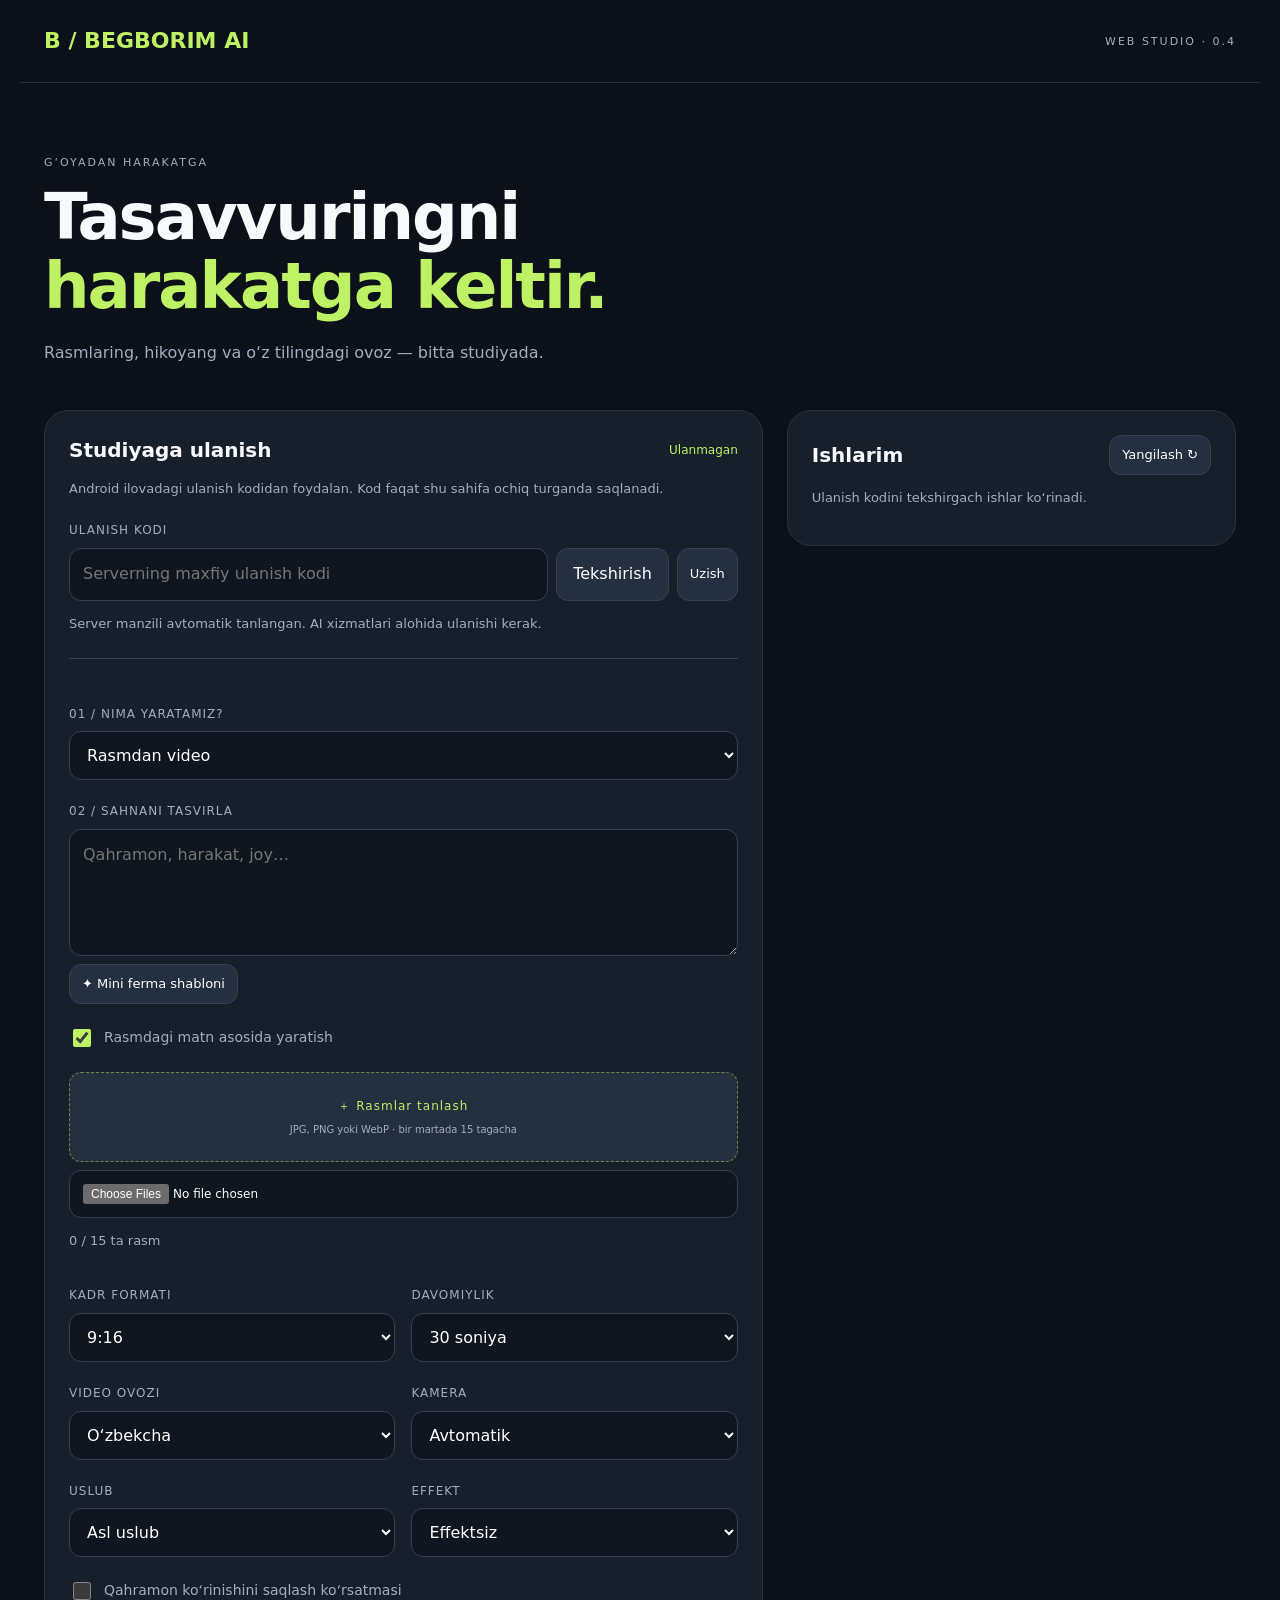
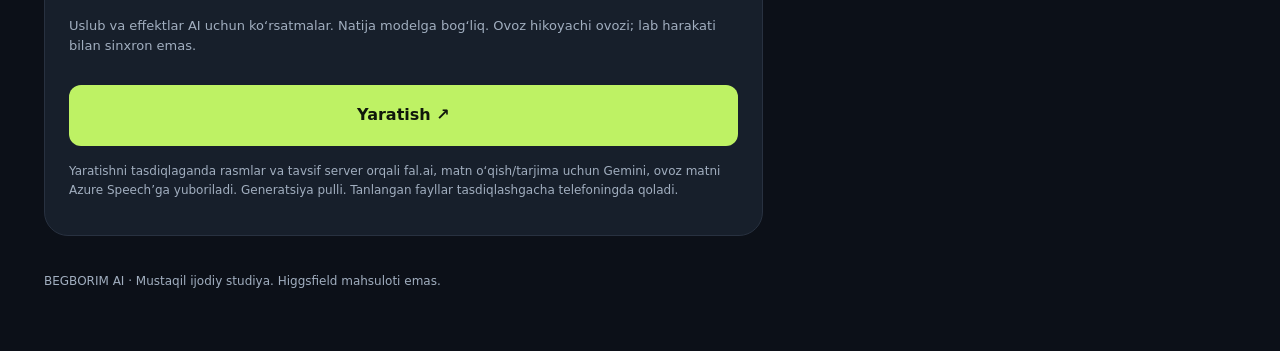
==== index.html @ a7d7b2e8 "Add Begborim browser studio with image upload and generation readiness checks" ====
<!doctype html><html lang="uz"><head><meta charset="utf-8"><meta name="viewport" content="width=device-width,initial-scale=1"><meta name="theme-color" content="#0c1018"><title>Begborim AI — Studiyang</title><link rel="stylesheet" href="/web.css"><script defer src="/web.js"></script></head><body><header><a href="/" class="brand">B / BEGBORIM AI</a><span>WEB STUDIO · 0.4</span></header><main><section class="intro"><p class="eyebrow">G‘OYADAN HARAKATGA</p><h1>Tasavvuringni<br><em>harakatga keltir.</em></h1><p>Rasmlaring, hikoyang va o‘z tilingdagi ovoz — bitta studiyada.</p></section><div class="layout"><section class="panel"><div class="section-title"><h2>Studiyaga ulanish</h2><span id="badge">Ulanmagan</span></div><p class="muted">Android ilovadagi ulanish kodidan foydalan. Kod faqat shu sahifa ochiq turganda saqlanadi.</p><label for="token">ULANISH KODI</label><div class="connection"><input id="token" type="password" autocomplete="off" placeholder="Serverning maxfiy ulanish kodi"><button id="connect" type="button">Tekshirish</button><button id="disconnect" type="button" class="quiet">Uzish</button></div><p id="connectionStatus" role="status" class="muted">Server manzili avtomatik tanlangan. AI xizmatlari alohida ulanishi kerak.</p><hr><form id="create"><fieldset id="controls"><label for="kind">01 / NIMA YARATAMIZ?</label><select id="kind"><option value="image_video">Rasmdan video</option><option value="text_video">Matndan video</option><option value="image">Matndan rasm</option></select><label for="prompt">02 / SAHNANI TASVIRLA</label><textarea id="prompt" maxlength="2500" rows="4" placeholder="Qahramon, harakat, joy…"></textarea><button id="idea" class="quiet" type="button">✦ Mini ferma shabloni</button><div id="imageArea"><label class="check"><input id="auto" type="checkbox" checked> Rasmdagi matn asosida yaratish</label><label for="files" class="upload">＋ Rasmlar tanlash <small>JPG, PNG yoki WebP · bir martada 15 tagacha</small></label><input id="files" type="file" accept="image/jpeg,image/png,image/webp" multiple><p id="count" class="muted">0 / 15 ta rasm</p><div id="previews"></div></div><div class="grid"><div><label for="ratio">KADR FORMATI</label><select id="ratio"><option>9:16</option><option>16:9</option><option>1:1</option></select></div><div><label for="duration">DAVOMIYLIK</label><select id="duration"><option value="5">5 soniya</option><option value="10">10 soniya</option><option value="30" selected>30 soniya</option></select></div><div><label for="language">VIDEO OVOZI</label><select id="language"><option value="uz">O‘zbekcha</option><option value="en">English</option><option value="none">Ovozsiz</option></select></div><div><label for="camera">KAMERA</label><select id="camera"><option value="">Avtomatik</option><option value="Slow cinematic dolly in.">Yaqinlashish</option><option value="Slow cinematic dolly out.">Uzoqlashish</option><option value="Smooth lateral tracking shot.">Yonma-yon kuzatish</option><option value="Slow camera orbit around the subject.">Atrofidan aylanish</option><option value="Overhead camera view.">Yuqoridan</option><option value="Locked-off static camera.">Harakatsiz</option></select></div><div><label for="style">USLUB</label><select id="style"><option value="">Asl uslub</option><option value="Colorful polished 3D cartoon, warm soft lighting.">Rangli 3D multfilm</option><option value="Cinematic photorealistic lighting and natural materials.">Kinematik realistik</option><option value="Soft watercolor illustration.">Akvarel</option></select></div><div><label for="effect">EFFEKT</label><select id="effect"><option value="">Effektsiz</option><option value="Subtle magical sparkling particles.">Sehrli uchqunlar</option><option value="Flower petals drift gently through the scene.">Gul yaproqlari</option><option value="Soft volumetric sunlight rays.">Yorug‘lik nurlari</option></select></div></div><label class="check"><input id="consistent" type="checkbox"> Qahramon ko‘rinishini saqlash ko‘rsatmasi</label><p class="muted">Uslub va effektlar AI uchun ko‘rsatmalar. Natija modelga bog‘liq. Ovoz hikoyachi ovozi; lab harakati bilan sinxron emas.</p><button class="primary" type="submit">Yaratish ↗</button></fieldset></form><p id="status" role="status" aria-live="polite"></p><p class="muted fine">Yaratishni tasdiqlaganda rasmlar va tavsif server orqali fal.ai, matn o‘qish/tarjima uchun Gemini, ovoz matni Azure Speech’ga yuboriladi. Generatsiya pulli. Tanlangan fayllar tasdiqlashgacha telefoningda qoladi.</p></section><aside class="panel works"><div class="section-title"><h2>Ishlarim</h2><button id="refresh" type="button" class="quiet">Yangilash ↻</button></div><p id="jobsStatus" class="muted">Ulanish kodini tekshirgach ishlar ko‘rinadi.</p><div id="jobs"></div></aside></div><footer>BEGBORIM AI · Mustaqil ijodiy studiya. Higgsfield mahsuloti emas.</footer></main></body></html>
---- web.css ----
:root{color-scheme:dark;--bg:#0c1018;--card:#171f2b;--lime:#bef264;--muted:#a1aebf}*{box-sizing:border-box}body{margin:0;background:var(--bg);color:#f7f9fc;font:16px/1.55 system-ui,sans-serif}header,main{max-width:1240px;margin:auto;padding:24px}header{display:flex;align-items:center;justify-content:space-between;border-bottom:1px solid #27303d}.brand{color:var(--lime);font-size:22px;font-weight:800;text-decoration:none}header span,.eyebrow{font-size:11px;letter-spacing:2px;color:var(--muted)}.intro{padding:36px 0 28px}h1{font-size:clamp(36px,5vw,64px);line-height:1.08;letter-spacing:-2px;margin:12px 0 20px}em{color:var(--lime);font-style:normal}.intro p{color:var(--muted)}.layout{display:grid;grid-template-columns:minmax(0,1.6fr) minmax(270px,1fr);gap:24px}.panel{background:var(--card);border:1px solid #283140;border-radius:24px;padding:24px;min-width:0}.works{align-self:start}.section-title{display:flex;align-items:center;justify-content:space-between;gap:10px}h2{font-size:20px;margin:0}#badge{font-size:12px;color:var(--lime)}label{display:block;font-size:12px;letter-spacing:1px;color:var(--muted);margin:22px 0 8px}input,select,textarea,button{font:inherit}input:not([type=checkbox]),select,textarea{width:100%;border:1px solid #354052;background:#0f1620;border-radius:12px;padding:13px;color:#fff}textarea{resize:vertical}button,.upload{cursor:pointer;border:1px solid #354052;border-radius:12px;background:#242f40;color:#fff;padding:12px 16px}button:disabled{opacity:.5;cursor:wait}button:focus-visible,input:focus-visible,textarea:focus-visible,select:focus-visible,.upload:focus-visible{outline:2px solid var(--lime);outline-offset:3px}.primary{background:var(--lime);color:#10170b;width:100%;font-weight:700;border:0;padding:18px;margin-top:16px}.quiet{font-size:13px;padding:9px 12px}.connection{display:flex;flex-wrap:wrap;gap:8px}.connection input{flex:1;min-width:180px}.grid{display:grid;grid-template-columns:1fr 1fr;gap:0 16px}.muted{color:var(--muted);font-size:13px}.fine{font-size:12px}.check{display:flex;align-items:center;gap:10px;font-size:14px;letter-spacing:0}.check input{accent-color:var(--lime);width:18px;height:18px}.upload{text-align:center;display:block;color:var(--lime);border:1px dashed #6b8942;padding:24px}.upload small{display:block;color:var(--muted);margin-top:6px;letter-spacing:0}#files{font-size:12px}#previews{display:grid;grid-template-columns:repeat(3,minmax(0,1fr));gap:10px}.preview{background:#0f1620;border-radius:12px;padding:8px}.preview img{height:120px;width:100%;object-fit:contain}.preview div{display:flex;gap:4px;justify-content:center}.preview button{padding:5px 8px;font-size:12px}.preview span{font-size:12px;color:var(--muted)}hr{border:0;border-top:1px solid #354052;margin:24px 0}fieldset{border:0;padding:0;margin:0;min-width:0}#status{color:var(--lime);white-space:pre-wrap}.job{border-top:1px solid #354052;margin-top:16px;padding-top:16px;overflow-wrap:anywhere}.job p{font-size:13px}.job a{color:var(--lime)}.job video,.job img{width:100%;max-height:320px;border-radius:12px;background:#0c1018}footer{font-size:12px;color:var(--muted);padding:36px 0} [hidden]{display:none!important}@media(max-width:760px){header,main{padding:18px}header span{display:none}.layout{grid-template-columns:1fr}.panel{padding:18px}.intro{padding-top:24px}#previews{grid-template-columns:repeat(2,minmax(0,1fr))}}
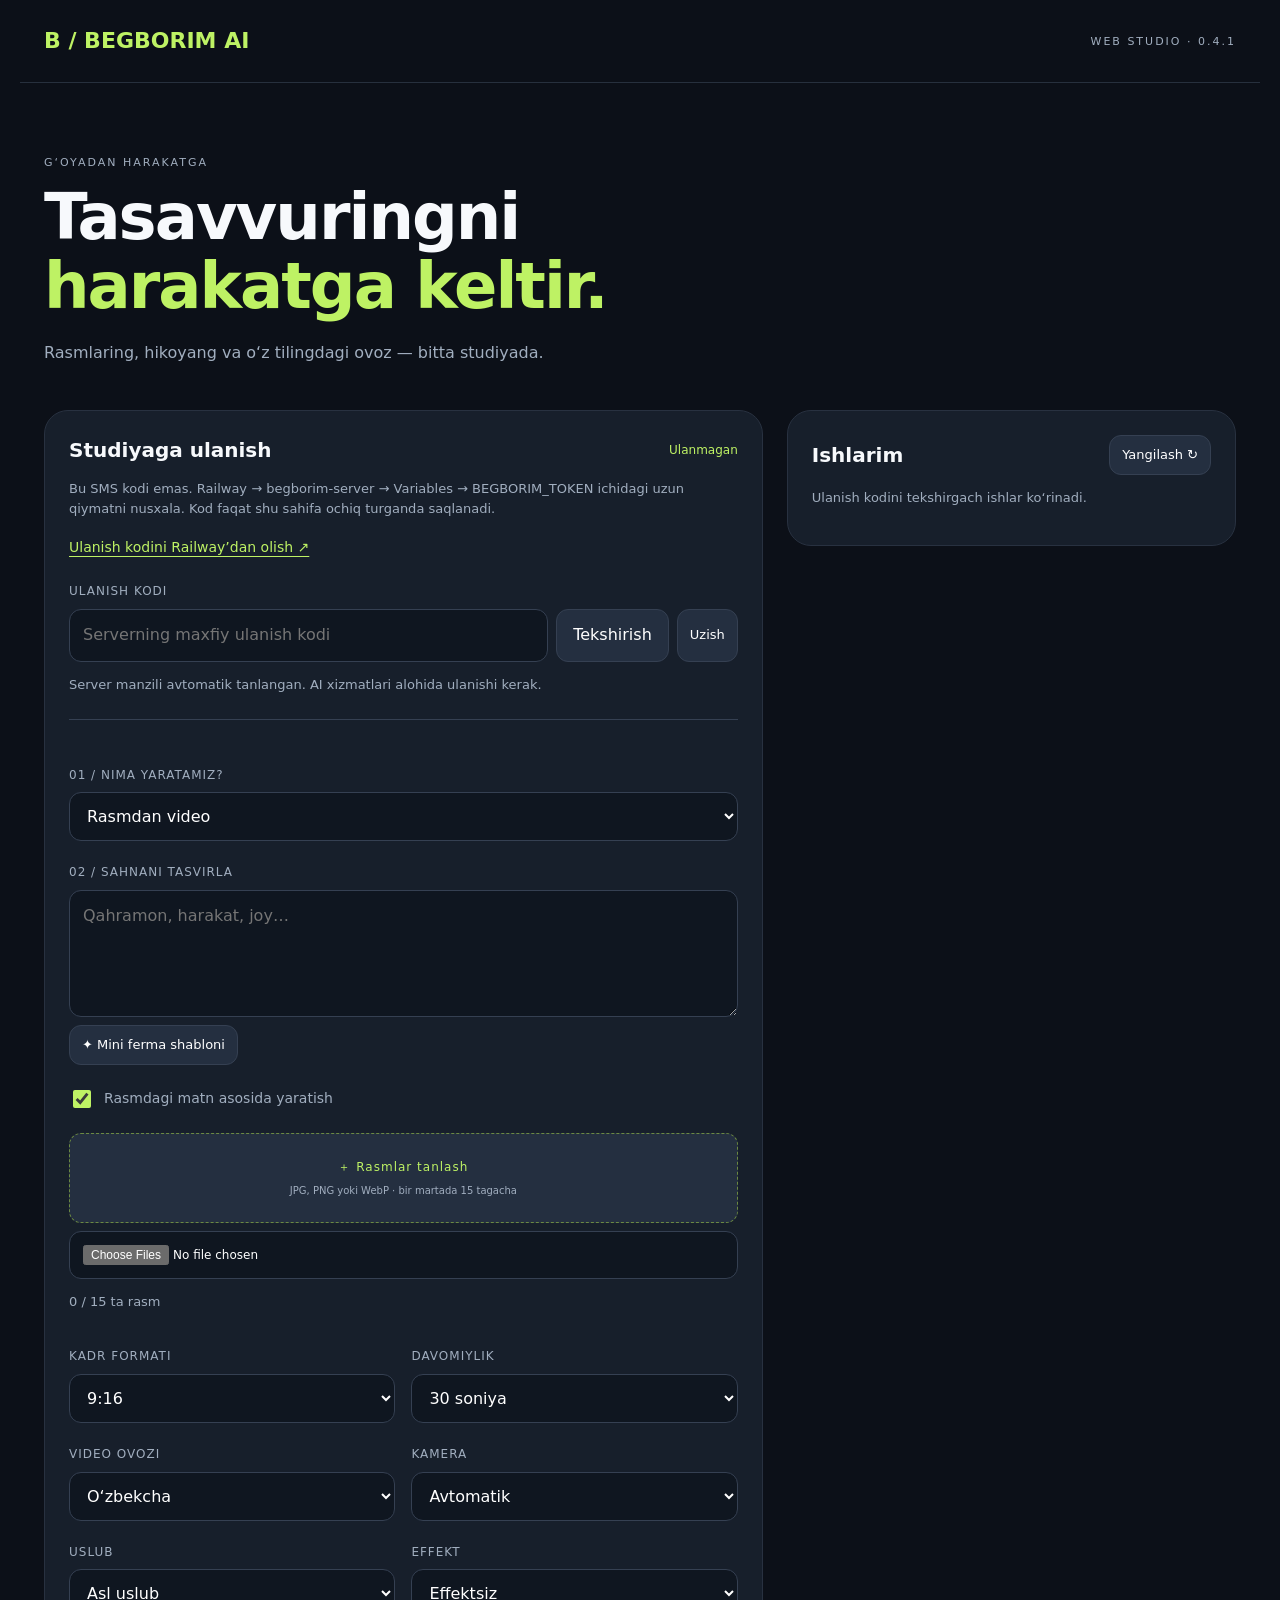
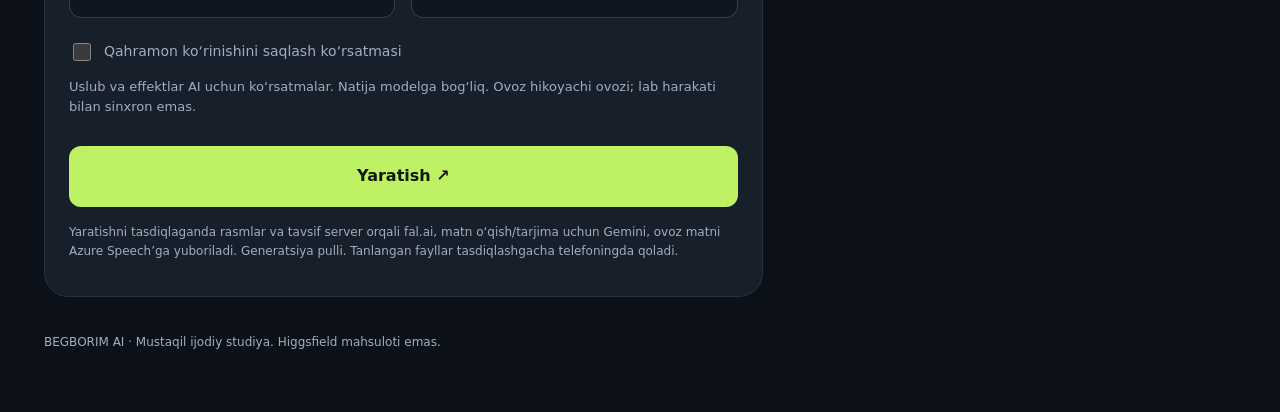
==== commit 22c67b0b: "Update web studio to 0.4.1 with connection code help" ====
--- a/index.html
+++ b/index.html
@@ -1 +1 @@
-<!doctype html><html lang="uz"><head><meta charset="utf-8"><meta name="viewport" content="width=device-width,initial-scale=1"><meta name="theme-color" content="#0c1018"><title>Begborim AI — Studiyang</title><link rel="stylesheet" href="/web.css"><script defer src="/web.js"></script></head><body><header><a href="/" class="brand">B / BEGBORIM AI</a><span>WEB STUDIO · 0.4</span></header><main><section class="intro"><p class="eyebrow">G‘OYADAN HARAKATGA</p><h1>Tasavvuringni<br><em>harakatga keltir.</em></h1><p>Rasmlaring, hikoyang va o‘z tilingdagi ovoz — bitta studiyada.</p></section><div class="layout"><section class="panel"><div class="section-title"><h2>Studiyaga ulanish</h2><span id="badge">Ulanmagan</span></div><p class="muted">Android ilovadagi ulanish kodidan foydalan. Kod faqat shu sahifa ochiq turganda saqlanadi.</p><label for="token">ULANISH KODI</label><div class="connection"><input id="token" type="password" autocomplete="off" placeholder="Serverning maxfiy ulanish kodi"><button id="connect" type="button">Tekshirish</button><button id="disconnect" type="button" class="quiet">Uzish</button></div><p id="connectionStatus" role="status" class="muted">Server manzili avtomatik tanlangan. AI xizmatlari alohida ulanishi kerak.</p><hr><form id="create"><fieldset id="controls"><label for="kind">01 / NIMA YARATAMIZ?</label><select id="kind"><option value="image_video">Rasmdan video</option><option value="text_video">Matndan video</option><option value="image">Matndan rasm</option></select><label for="prompt">02 / SAHNANI TASVIRLA</label><textarea id="prompt" maxlength="2500" rows="4" placeholder="Qahramon, harakat, joy…"></textarea><button id="idea" class="quiet" type="button">✦ Mini ferma shabloni</button><div id="imageArea"><label class="check"><input id="auto" type="checkbox" checked> Rasmdagi matn asosida yaratish</label><label for="files" class="upload">＋ Rasmlar tanlash <small>JPG, PNG yoki WebP · bir martada 15 tagacha</small></label><input id="files" type="file" accept="image/jpeg,image/png,image/webp" multiple><p id="count" class="muted">0 / 15 ta rasm</p><div id="previews"></div></div><div class="grid"><div><label for="ratio">KADR FORMATI</label><select id="ratio"><option>9:16</option><option>16:9</option><option>1:1</option></select></div><div><label for="duration">DAVOMIYLIK</label><select id="duration"><option value="5">5 soniya</option><option value="10">10 soniya</option><option value="30" selected>30 soniya</option></select></div><div><label for="language">VIDEO OVOZI</label><select id="language"><option value="uz">O‘zbekcha</option><option value="en">English</option><option value="none">Ovozsiz</option></select></div><div><label for="camera">KAMERA</label><select id="camera"><option value="">Avtomatik</option><option value="Slow cinematic dolly in.">Yaqinlashish</option><option value="Slow cinematic dolly out.">Uzoqlashish</option><option value="Smooth lateral tracking shot.">Yonma-yon kuzatish</option><option value="Slow camera orbit around the subject.">Atrofidan aylanish</option><option value="Overhead camera view.">Yuqoridan</option><option value="Locked-off static camera.">Harakatsiz</option></select></div><div><label for="style">USLUB</label><select id="style"><option value="">Asl uslub</option><option value="Colorful polished 3D cartoon, warm soft lighting.">Rangli 3D multfilm</option><option value="Cinematic photorealistic lighting and natural materials.">Kinematik realistik</option><option value="Soft watercolor illustration.">Akvarel</option></select></div><div><label for="effect">EFFEKT</label><select id="effect"><option value="">Effektsiz</option><option value="Subtle magical sparkling particles.">Sehrli uchqunlar</option><option value="Flower petals drift gently through the scene.">Gul yaproqlari</option><option value="Soft volumetric sunlight rays.">Yorug‘lik nurlari</option></select></div></div><label class="check"><input id="consistent" type="checkbox"> Qahramon ko‘rinishini saqlash ko‘rsatmasi</label><p class="muted">Uslub va effektlar AI uchun ko‘rsatmalar. Natija modelga bog‘liq. Ovoz hikoyachi ovozi; lab harakati bilan sinxron emas.</p><button class="primary" type="submit">Yaratish ↗</button></fieldset></form><p id="status" role="status" aria-live="polite"></p><p class="muted fine">Yaratishni tasdiqlaganda rasmlar va tavsif server orqali fal.ai, matn o‘qish/tarjima uchun Gemini, ovoz matni Azure Speech’ga yuboriladi. Generatsiya pulli. Tanlangan fayllar tasdiqlashgacha telefoningda qoladi.</p></section><aside class="panel works"><div class="section-title"><h2>Ishlarim</h2><button id="refresh" type="button" class="quiet">Yangilash ↻</button></div><p id="jobsStatus" class="muted">Ulanish kodini tekshirgach ishlar ko‘rinadi.</p><div id="jobs"></div></aside></div><footer>BEGBORIM AI · Mustaqil ijodiy studiya. Higgsfield mahsuloti emas.</footer></main></body></html>
+<!doctype html><html lang="uz"><head><meta charset="utf-8"><meta name="viewport" content="width=device-width,initial-scale=1"><meta name="theme-color" content="#0c1018"><title>Begborim AI — Studiyang</title><link rel="stylesheet" href="/web.css"><script defer src="/web.js"></script></head><body><header><a href="/" class="brand">B / BEGBORIM AI</a><span>WEB STUDIO · 0.4.1</span></header><main><section class="intro"><p class="eyebrow">G‘OYADAN HARAKATGA</p><h1>Tasavvuringni<br><em>harakatga keltir.</em></h1><p>Rasmlaring, hikoyang va o‘z tilingdagi ovoz — bitta studiyada.</p></section><div class="layout"><section class="panel"><div class="section-title"><h2>Studiyaga ulanish</h2><span id="badge">Ulanmagan</span></div><p class="muted">Bu SMS kodi emas. Railway → begborim-server → Variables → BEGBORIM_TOKEN ichidagi uzun qiymatni nusxala. Kod faqat shu sahifa ochiq turganda saqlanadi.</p><p><a class="help-link" href="https://railway.com/project/4649f1f8-e29a-40d3-a690-4bfbc16156c4" target="_blank" rel="noopener noreferrer">Ulanish kodini Railway’dan olish ↗</a></p><label for="token">ULANISH KODI</label><div class="connection"><input id="token" type="password" autocomplete="off" placeholder="Serverning maxfiy ulanish kodi"><button id="connect" type="button">Tekshirish</button><button id="disconnect" type="button" class="quiet">Uzish</button></div><p id="connectionStatus" role="status" class="muted">Server manzili avtomatik tanlangan. AI xizmatlari alohida ulanishi kerak.</p><hr><form id="create"><fieldset id="controls"><label for="kind">01 / NIMA YARATAMIZ?</label><select id="kind"><option value="image_video">Rasmdan video</option><option value="text_video">Matndan video</option><option value="image">Matndan rasm</option></select><label for="prompt">02 / SAHNANI TASVIRLA</label><textarea id="prompt" maxlength="2500" rows="4" placeholder="Qahramon, harakat, joy…"></textarea><button id="idea" class="quiet" type="button">✦ Mini ferma shabloni</button><div id="imageArea"><label class="check"><input id="auto" type="checkbox" checked> Rasmdagi matn asosida yaratish</label><label for="files" class="upload">＋ Rasmlar tanlash <small>JPG, PNG yoki WebP · bir martada 15 tagacha</small></label><input id="files" type="file" accept="image/jpeg,image/png,image/webp" multiple><p id="count" class="muted">0 / 15 ta rasm</p><div id="previews"></div></div><div class="grid"><div><label for="ratio">KADR FORMATI</label><select id="ratio"><option>9:16</option><option>16:9</option><option>1:1</option></select></div><div><label for="duration">DAVOMIYLIK</label><select id="duration"><option value="5">5 soniya</option><option value="10">10 soniya</option><option value="30" selected>30 soniya</option></select></div><div><label for="language">VIDEO OVOZI</label><select id="language"><option value="uz">O‘zbekcha</option><option value="en">English</option><option value="none">Ovozsiz</option></select></div><div><label for="camera">KAMERA</label><select id="camera"><option value="">Avtomatik</option><option value="Slow cinematic dolly in.">Yaqinlashish</option><option value="Slow cinematic dolly out.">Uzoqlashish</option><option value="Smooth lateral tracking shot.">Yonma-yon kuzatish</option><option value="Slow camera orbit around the subject.">Atrofidan aylanish</option><option value="Overhead camera view.">Yuqoridan</option><option value="Locked-off static camera.">Harakatsiz</option></select></div><div><label for="style">USLUB</label><select id="style"><option value="">Asl uslub</option><option value="Colorful polished 3D cartoon, warm soft lighting.">Rangli 3D multfilm</option><option value="Cinematic photorealistic lighting and natural materials.">Kinematik realistik</option><option value="Soft watercolor illustration.">Akvarel</option></select></div><div><label for="effect">EFFEKT</label><select id="effect"><option value="">Effektsiz</option><option value="Subtle magical sparkling particles.">Sehrli uchqunlar</option><option value="Flower petals drift gently through the scene.">Gul yaproqlari</option><option value="Soft volumetric sunlight rays.">Yorug‘lik nurlari</option></select></div></div><label class="check"><input id="consistent" type="checkbox"> Qahramon ko‘rinishini saqlash ko‘rsatmasi</label><p class="muted">Uslub va effektlar AI uchun ko‘rsatmalar. Natija modelga bog‘liq. Ovoz hikoyachi ovozi; lab harakati bilan sinxron emas.</p><button class="primary" type="submit">Yaratish ↗</button></fieldset></form><p id="status" role="status" aria-live="polite"></p><p class="muted fine">Yaratishni tasdiqlaganda rasmlar va tavsif server orqali fal.ai, matn o‘qish/tarjima uchun Gemini, ovoz matni Azure Speech’ga yuboriladi. Generatsiya pulli. Tanlangan fayllar tasdiqlashgacha telefoningda qoladi.</p></section><aside class="panel works"><div class="section-title"><h2>Ishlarim</h2><button id="refresh" type="button" class="quiet">Yangilash ↻</button></div><p id="jobsStatus" class="muted">Ulanish kodini tekshirgach ishlar ko‘rinadi.</p><div id="jobs"></div></aside></div><footer>BEGBORIM AI · Mustaqil ijodiy studiya. Higgsfield mahsuloti emas.</footer></main></body></html>
--- a/web.css
+++ b/web.css
@@ -1 +1,3 @@
 :root{color-scheme:dark;--bg:#0c1018;--card:#171f2b;--lime:#bef264;--muted:#a1aebf}*{box-sizing:border-box}body{margin:0;background:var(--bg);color:#f7f9fc;font:16px/1.55 system-ui,sans-serif}header,main{max-width:1240px;margin:auto;padding:24px}header{display:flex;align-items:center;justify-content:space-between;border-bottom:1px solid #27303d}.brand{color:var(--lime);font-size:22px;font-weight:800;text-decoration:none}header span,.eyebrow{font-size:11px;letter-spacing:2px;color:var(--muted)}.intro{padding:36px 0 28px}h1{font-size:clamp(36px,5vw,64px);line-height:1.08;letter-spacing:-2px;margin:12px 0 20px}em{color:var(--lime);font-style:normal}.intro p{color:var(--muted)}.layout{display:grid;grid-template-columns:minmax(0,1.6fr) minmax(270px,1fr);gap:24px}.panel{background:var(--card);border:1px solid #283140;border-radius:24px;padding:24px;min-width:0}.works{align-self:start}.section-title{display:flex;align-items:center;justify-content:space-between;gap:10px}h2{font-size:20px;margin:0}#badge{font-size:12px;color:var(--lime)}label{display:block;font-size:12px;letter-spacing:1px;color:var(--muted);margin:22px 0 8px}input,select,textarea,button{font:inherit}input:not([type=checkbox]),select,textarea{width:100%;border:1px solid #354052;background:#0f1620;border-radius:12px;padding:13px;color:#fff}textarea{resize:vertical}button,.upload{cursor:pointer;border:1px solid #354052;border-radius:12px;background:#242f40;color:#fff;padding:12px 16px}button:disabled{opacity:.5;cursor:wait}button:focus-visible,input:focus-visible,textarea:focus-visible,select:focus-visible,.upload:focus-visible{outline:2px solid var(--lime);outline-offset:3px}.primary{background:var(--lime);color:#10170b;width:100%;font-weight:700;border:0;padding:18px;margin-top:16px}.quiet{font-size:13px;padding:9px 12px}.connection{display:flex;flex-wrap:wrap;gap:8px}.connection input{flex:1;min-width:180px}.grid{display:grid;grid-template-columns:1fr 1fr;gap:0 16px}.muted{color:var(--muted);font-size:13px}.fine{font-size:12px}.check{display:flex;align-items:center;gap:10px;font-size:14px;letter-spacing:0}.check input{accent-color:var(--lime);width:18px;height:18px}.upload{text-align:center;display:block;color:var(--lime);border:1px dashed #6b8942;padding:24px}.upload small{display:block;color:var(--muted);margin-top:6px;letter-spacing:0}#files{font-size:12px}#previews{display:grid;grid-template-columns:repeat(3,minmax(0,1fr));gap:10px}.preview{background:#0f1620;border-radius:12px;padding:8px}.preview img{height:120px;width:100%;object-fit:contain}.preview div{display:flex;gap:4px;justify-content:center}.preview button{padding:5px 8px;font-size:12px}.preview span{font-size:12px;color:var(--muted)}hr{border:0;border-top:1px solid #354052;margin:24px 0}fieldset{border:0;padding:0;margin:0;min-width:0}#status{color:var(--lime);white-space:pre-wrap}.job{border-top:1px solid #354052;margin-top:16px;padding-top:16px;overflow-wrap:anywhere}.job p{font-size:13px}.job a{color:var(--lime)}.job video,.job img{width:100%;max-height:320px;border-radius:12px;background:#0c1018}footer{font-size:12px;color:var(--muted);padding:36px 0} [hidden]{display:none!important}@media(max-width:760px){header,main{padding:18px}header span{display:none}.layout{grid-template-columns:1fr}.panel{padding:18px}.intro{padding-top:24px}#previews{grid-template-columns:repeat(2,minmax(0,1fr))}}
+
+.help-link{color:var(--lime);font-size:14px;text-underline-offset:4px}
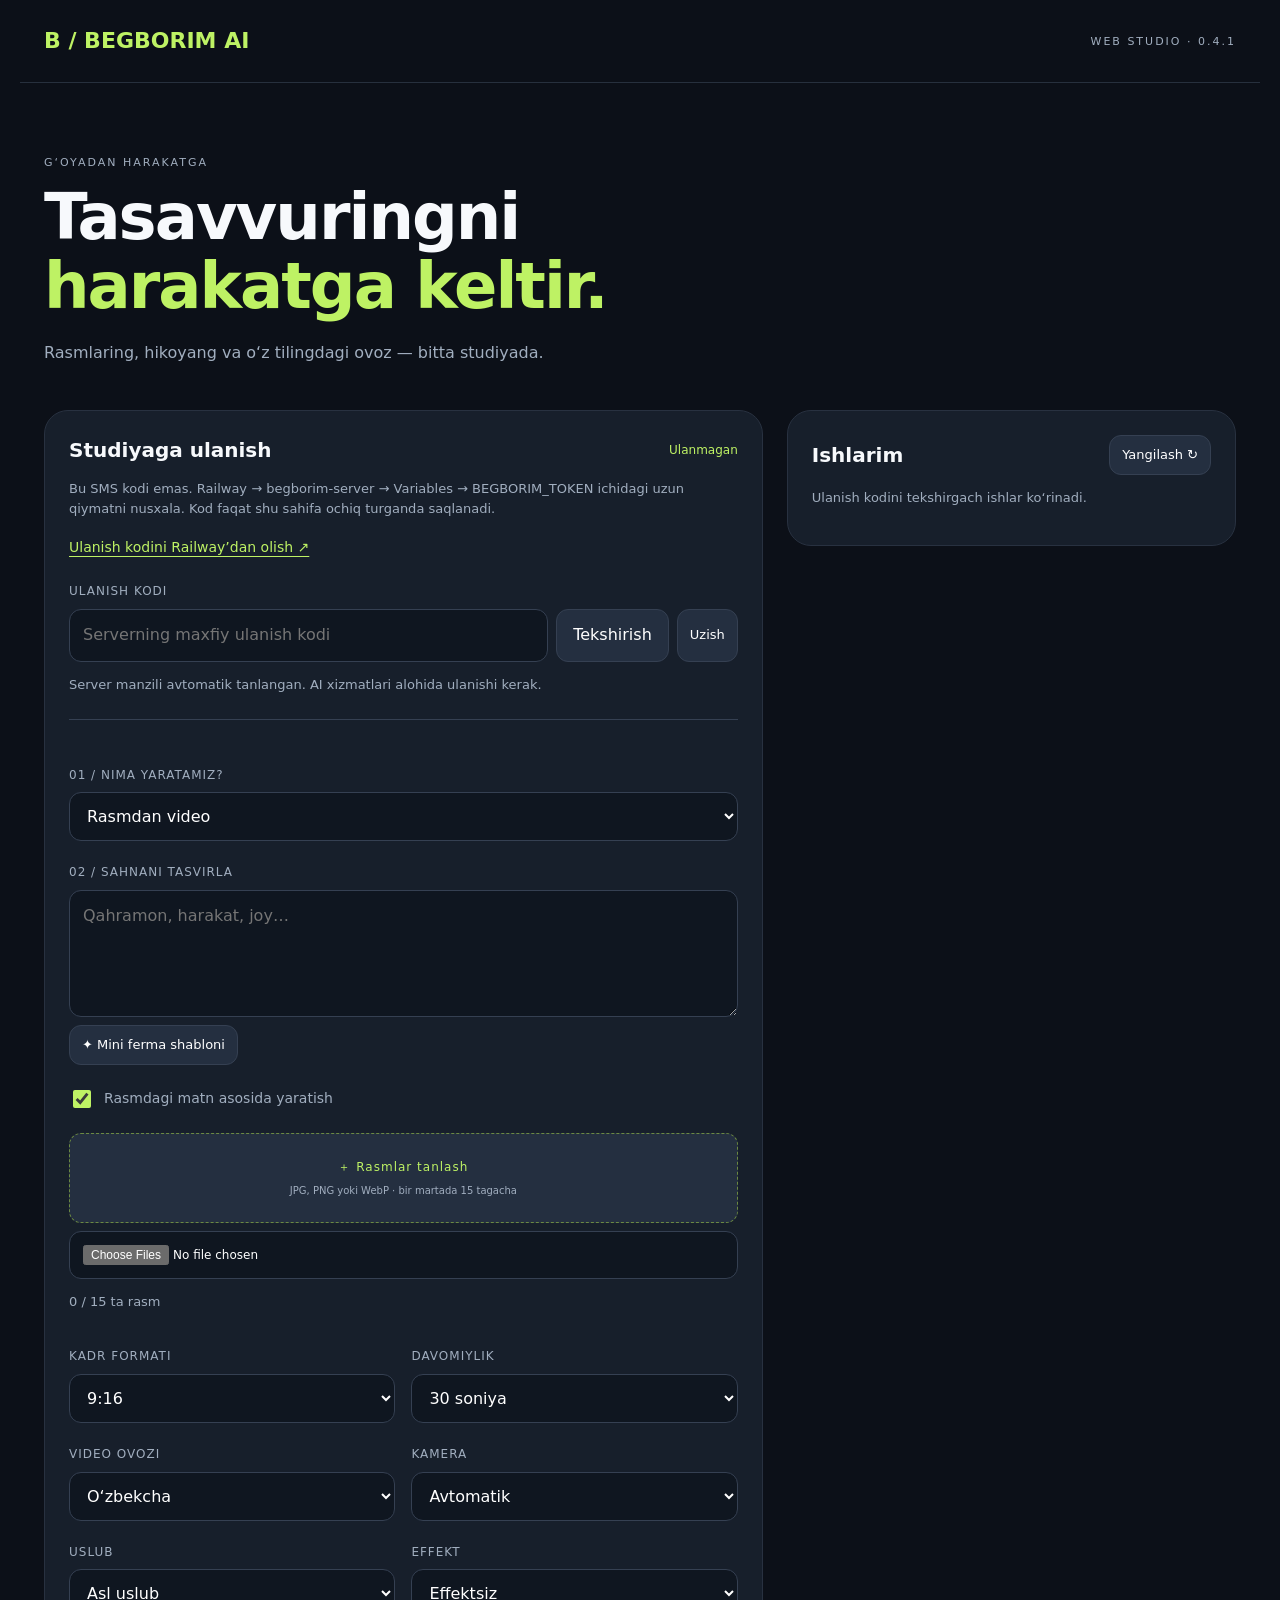
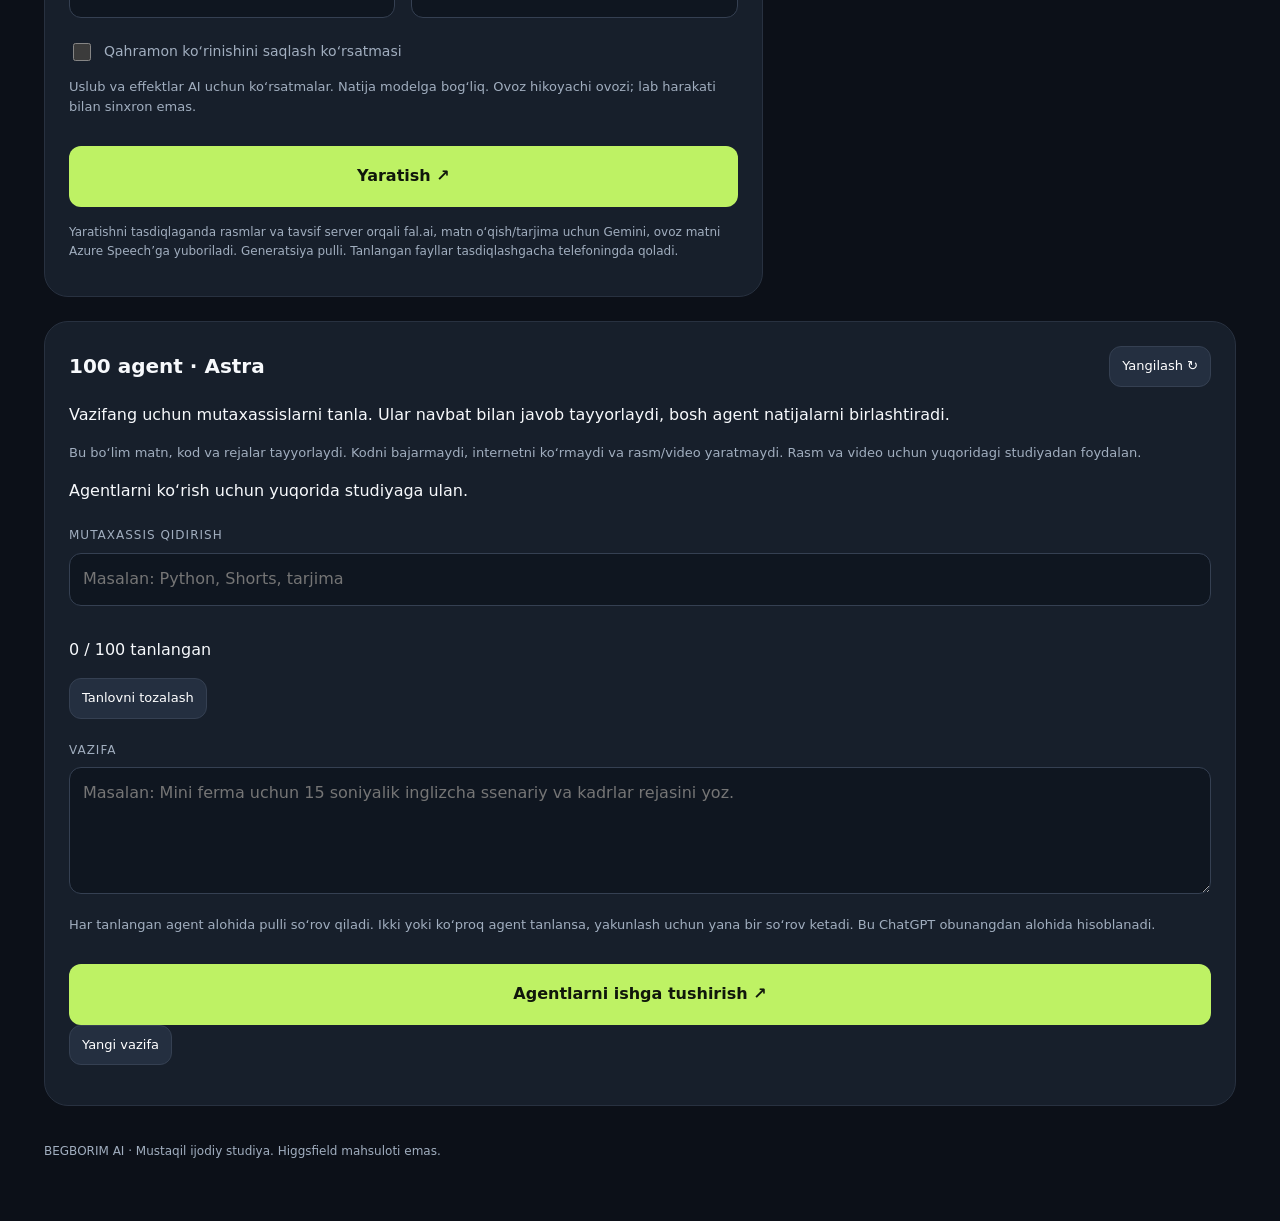
==== commit 3c354f39: "Add 100 Astra specialist profiles with bounded persistent runs" ====
--- a/index.html
+++ b/index.html
@@ -1 +1,12 @@
-<!doctype html><html lang="uz"><head><meta charset="utf-8"><meta name="viewport" content="width=device-width,initial-scale=1"><meta name="theme-color" content="#0c1018"><title>Begborim AI — Studiyang</title><link rel="stylesheet" href="/web.css"><script defer src="/web.js"></script></head><body><header><a href="/" class="brand">B / BEGBORIM AI</a><span>WEB STUDIO · 0.4.1</span></header><main><section class="intro"><p class="eyebrow">G‘OYADAN HARAKATGA</p><h1>Tasavvuringni<br><em>harakatga keltir.</em></h1><p>Rasmlaring, hikoyang va o‘z tilingdagi ovoz — bitta studiyada.</p></section><div class="layout"><section class="panel"><div class="section-title"><h2>Studiyaga ulanish</h2><span id="badge">Ulanmagan</span></div><p class="muted">Bu SMS kodi emas. Railway → begborim-server → Variables → BEGBORIM_TOKEN ichidagi uzun qiymatni nusxala. Kod faqat shu sahifa ochiq turganda saqlanadi.</p><p><a class="help-link" href="https://railway.com/project/4649f1f8-e29a-40d3-a690-4bfbc16156c4" target="_blank" rel="noopener noreferrer">Ulanish kodini Railway’dan olish ↗</a></p><label for="token">ULANISH KODI</label><div class="connection"><input id="token" type="password" autocomplete="off" placeholder="Serverning maxfiy ulanish kodi"><button id="connect" type="button">Tekshirish</button><button id="disconnect" type="button" class="quiet">Uzish</button></div><p id="connectionStatus" role="status" class="muted">Server manzili avtomatik tanlangan. AI xizmatlari alohida ulanishi kerak.</p><hr><form id="create"><fieldset id="controls"><label for="kind">01 / NIMA YARATAMIZ?</label><select id="kind"><option value="image_video">Rasmdan video</option><option value="text_video">Matndan video</option><option value="image">Matndan rasm</option></select><label for="prompt">02 / SAHNANI TASVIRLA</label><textarea id="prompt" maxlength="2500" rows="4" placeholder="Qahramon, harakat, joy…"></textarea><button id="idea" class="quiet" type="button">✦ Mini ferma shabloni</button><div id="imageArea"><label class="check"><input id="auto" type="checkbox" checked> Rasmdagi matn asosida yaratish</label><label for="files" class="upload">＋ Rasmlar tanlash <small>JPG, PNG yoki WebP · bir martada 15 tagacha</small></label><input id="files" type="file" accept="image/jpeg,image/png,image/webp" multiple><p id="count" class="muted">0 / 15 ta rasm</p><div id="previews"></div></div><div class="grid"><div><label for="ratio">KADR FORMATI</label><select id="ratio"><option>9:16</option><option>16:9</option><option>1:1</option></select></div><div><label for="duration">DAVOMIYLIK</label><select id="duration"><option value="5">5 soniya</option><option value="10">10 soniya</option><option value="30" selected>30 soniya</option></select></div><div><label for="language">VIDEO OVOZI</label><select id="language"><option value="uz">O‘zbekcha</option><option value="en">English</option><option value="none">Ovozsiz</option></select></div><div><label for="camera">KAMERA</label><select id="camera"><option value="">Avtomatik</option><option value="Slow cinematic dolly in.">Yaqinlashish</option><option value="Slow cinematic dolly out.">Uzoqlashish</option><option value="Smooth lateral tracking shot.">Yonma-yon kuzatish</option><option value="Slow camera orbit around the subject.">Atrofidan aylanish</option><option value="Overhead camera view.">Yuqoridan</option><option value="Locked-off static camera.">Harakatsiz</option></select></div><div><label for="style">USLUB</label><select id="style"><option value="">Asl uslub</option><option value="Colorful polished 3D cartoon, warm soft lighting.">Rangli 3D multfilm</option><option value="Cinematic photorealistic lighting and natural materials.">Kinematik realistik</option><option value="Soft watercolor illustration.">Akvarel</option></select></div><div><label for="effect">EFFEKT</label><select id="effect"><option value="">Effektsiz</option><option value="Subtle magical sparkling particles.">Sehrli uchqunlar</option><option value="Flower petals drift gently through the scene.">Gul yaproqlari</option><option value="Soft volumetric sunlight rays.">Yorug‘lik nurlari</option></select></div></div><label class="check"><input id="consistent" type="checkbox"> Qahramon ko‘rinishini saqlash ko‘rsatmasi</label><p class="muted">Uslub va effektlar AI uchun ko‘rsatmalar. Natija modelga bog‘liq. Ovoz hikoyachi ovozi; lab harakati bilan sinxron emas.</p><button class="primary" type="submit">Yaratish ↗</button></fieldset></form><p id="status" role="status" aria-live="polite"></p><p class="muted fine">Yaratishni tasdiqlaganda rasmlar va tavsif server orqali fal.ai, matn o‘qish/tarjima uchun Gemini, ovoz matni Azure Speech’ga yuboriladi. Generatsiya pulli. Tanlangan fayllar tasdiqlashgacha telefoningda qoladi.</p></section><aside class="panel works"><div class="section-title"><h2>Ishlarim</h2><button id="refresh" type="button" class="quiet">Yangilash ↻</button></div><p id="jobsStatus" class="muted">Ulanish kodini tekshirgach ishlar ko‘rinadi.</p><div id="jobs"></div></aside></div><footer>BEGBORIM AI · Mustaqil ijodiy studiya. Higgsfield mahsuloti emas.</footer></main></body></html>
+<!doctype html><html lang="uz"><head><meta charset="utf-8"><meta name="viewport" content="width=device-width,initial-scale=1"><meta name="theme-color" content="#0c1018"><title>Begborim AI — Studiyang</title><link rel="stylesheet" href="/web.css"><script defer src="/web.js"></script><script defer src="/agents.js"></script></head><body><header><a href="/" class="brand">B / BEGBORIM AI</a><span>WEB STUDIO · 0.4.1</span></header><main><section class="intro"><p class="eyebrow">G‘OYADAN HARAKATGA</p><h1>Tasavvuringni<br><em>harakatga keltir.</em></h1><p>Rasmlaring, hikoyang va o‘z tilingdagi ovoz — bitta studiyada.</p></section><div class="layout"><section class="panel"><div class="section-title"><h2>Studiyaga ulanish</h2><span id="badge">Ulanmagan</span></div><p class="muted">Bu SMS kodi emas. Railway → begborim-server → Variables → BEGBORIM_TOKEN ichidagi uzun qiymatni nusxala. Kod faqat shu sahifa ochiq turganda saqlanadi.</p><p><a class="help-link" href="https://railway.com/project/4649f1f8-e29a-40d3-a690-4bfbc16156c4" target="_blank" rel="noopener noreferrer">Ulanish kodini Railway’dan olish ↗</a></p><label for="token">ULANISH KODI</label><div class="connection"><input id="token" type="password" autocomplete="off" placeholder="Serverning maxfiy ulanish kodi"><button id="connect" type="button">Tekshirish</button><button id="disconnect" type="button" class="quiet">Uzish</button></div><p id="connectionStatus" role="status" class="muted">Server manzili avtomatik tanlangan. AI xizmatlari alohida ulanishi kerak.</p><hr><form id="create"><fieldset id="controls"><label for="kind">01 / NIMA YARATAMIZ?</label><select id="kind"><option value="image_video">Rasmdan video</option><option value="text_video">Matndan video</option><option value="image">Matndan rasm</option></select><label for="prompt">02 / SAHNANI TASVIRLA</label><textarea id="prompt" maxlength="2500" rows="4" placeholder="Qahramon, harakat, joy…"></textarea><button id="idea" class="quiet" type="button">✦ Mini ferma shabloni</button><div id="imageArea"><label class="check"><input id="auto" type="checkbox" checked> Rasmdagi matn asosida yaratish</label><label for="files" class="upload">＋ Rasmlar tanlash <small>JPG, PNG yoki WebP · bir martada 15 tagacha</small></label><input id="files" type="file" accept="image/jpeg,image/png,image/webp" multiple><p id="count" class="muted">0 / 15 ta rasm</p><div id="previews"></div></div><div class="grid"><div><label for="ratio">KADR FORMATI</label><select id="ratio"><option>9:16</option><option>16:9</option><option>1:1</option></select></div><div><label for="duration">DAVOMIYLIK</label><select id="duration"><option value="5">5 soniya</option><option value="10">10 soniya</option><option value="30" selected>30 soniya</option></select></div><div><label for="language">VIDEO OVOZI</label><select id="language"><option value="uz">O‘zbekcha</option><option value="en">English</option><option value="none">Ovozsiz</option></select></div><div><label for="camera">KAMERA</label><select id="camera"><option value="">Avtomatik</option><option value="Slow cinematic dolly in.">Yaqinlashish</option><option value="Slow cinematic dolly out.">Uzoqlashish</option><option value="Smooth lateral tracking shot.">Yonma-yon kuzatish</option><option value="Slow camera orbit around the subject.">Atrofidan aylanish</option><option value="Overhead camera view.">Yuqoridan</option><option value="Locked-off static camera.">Harakatsiz</option></select></div><div><label for="style">USLUB</label><select id="style"><option value="">Asl uslub</option><option value="Colorful polished 3D cartoon, warm soft lighting.">Rangli 3D multfilm</option><option value="Cinematic photorealistic lighting and natural materials.">Kinematik realistik</option><option value="Soft watercolor illustration.">Akvarel</option></select></div><div><label for="effect">EFFEKT</label><select id="effect"><option value="">Effektsiz</option><option value="Subtle magical sparkling particles.">Sehrli uchqunlar</option><option value="Flower petals drift gently through the scene.">Gul yaproqlari</option><option value="Soft volumetric sunlight rays.">Yorug‘lik nurlari</option></select></div></div><label class="check"><input id="consistent" type="checkbox"> Qahramon ko‘rinishini saqlash ko‘rsatmasi</label><p class="muted">Uslub va effektlar AI uchun ko‘rsatmalar. Natija modelga bog‘liq. Ovoz hikoyachi ovozi; lab harakati bilan sinxron emas.</p><button class="primary" type="submit">Yaratish ↗</button></fieldset></form><p id="status" role="status" aria-live="polite"></p><p class="muted fine">Yaratishni tasdiqlaganda rasmlar va tavsif server orqali fal.ai, matn o‘qish/tarjima uchun Gemini, ovoz matni Azure Speech’ga yuboriladi. Generatsiya pulli. Tanlangan fayllar tasdiqlashgacha telefoningda qoladi.</p></section><aside class="panel works"><div class="section-title"><h2>Ishlarim</h2><button id="refresh" type="button" class="quiet">Yangilash ↻</button></div><p id="jobsStatus" class="muted">Ulanish kodini tekshirgach ishlar ko‘rinadi.</p><div id="jobs"></div></aside></div><section class="panel agentPanel" aria-labelledby="agentTitle">
+<div class="section-title"><h2 id="agentTitle">100 agent · Astra</h2><button id="agentRefresh" type="button" class="quiet">Yangilash ↻</button></div>
+<p>Vazifang uchun mutaxassislarni tanla. Ular navbat bilan javob tayyorlaydi, bosh agent natijalarni birlashtiradi.</p>
+<p class="muted">Bu bo‘lim matn, kod va rejalar tayyorlaydi. Kodni bajarmaydi, internetni ko‘rmaydi va rasm/video yaratmaydi. Rasm va video uchun yuqoridagi studiyadan foydalan.</p>
+<p id="agentConfig" role="status">Agentlarni ko‘rish uchun yuqorida studiyaga ulan.</p>
+<label for="agentSearch">MUTAXASSIS QIDIRISH</label><input id="agentSearch" type="search" placeholder="Masalan: Python, Shorts, tarjima">
+<div id="agentCatalog" class="agentCatalog"></div>
+<p id="agentCount">0 / 100 tanlangan</p><button id="agentClear" type="button" class="quiet">Tanlovni tozalash</button>
+<form id="agentForm"><label for="agentPrompt">VAZIFA</label><textarea id="agentPrompt" rows="4" maxlength="8000" required placeholder="Masalan: Mini ferma uchun 15 soniyalik inglizcha ssenariy va kadrlar rejasini yoz."></textarea>
+<p class="muted">Har tanlangan agent alohida pulli so‘rov qiladi. Ikki yoki ko‘proq agent tanlansa, yakunlash uchun yana bir so‘rov ketadi. Bu ChatGPT obunangdan alohida hisoblanadi.</p>
+<button id="agentStart" type="submit" class="primary">Agentlarni ishga tushirish ↗</button><button id="agentNew" type="button" class="quiet">Yangi vazifa</button></form>
+<p id="agentStatus" role="status" aria-live="polite"></p><div id="agentRuns"></div></section><footer>BEGBORIM AI · Mustaqil ijodiy studiya. Higgsfield mahsuloti emas.</footer></main></body></html>
--- a/web.css
+++ b/web.css
@@ -1,3 +1,5 @@
 :root{color-scheme:dark;--bg:#0c1018;--card:#171f2b;--lime:#bef264;--muted:#a1aebf}*{box-sizing:border-box}body{margin:0;background:var(--bg);color:#f7f9fc;font:16px/1.55 system-ui,sans-serif}header,main{max-width:1240px;margin:auto;padding:24px}header{display:flex;align-items:center;justify-content:space-between;border-bottom:1px solid #27303d}.brand{color:var(--lime);font-size:22px;font-weight:800;text-decoration:none}header span,.eyebrow{font-size:11px;letter-spacing:2px;color:var(--muted)}.intro{padding:36px 0 28px}h1{font-size:clamp(36px,5vw,64px);line-height:1.08;letter-spacing:-2px;margin:12px 0 20px}em{color:var(--lime);font-style:normal}.intro p{color:var(--muted)}.layout{display:grid;grid-template-columns:minmax(0,1.6fr) minmax(270px,1fr);gap:24px}.panel{background:var(--card);border:1px solid #283140;border-radius:24px;padding:24px;min-width:0}.works{align-self:start}.section-title{display:flex;align-items:center;justify-content:space-between;gap:10px}h2{font-size:20px;margin:0}#badge{font-size:12px;color:var(--lime)}label{display:block;font-size:12px;letter-spacing:1px;color:var(--muted);margin:22px 0 8px}input,select,textarea,button{font:inherit}input:not([type=checkbox]),select,textarea{width:100%;border:1px solid #354052;background:#0f1620;border-radius:12px;padding:13px;color:#fff}textarea{resize:vertical}button,.upload{cursor:pointer;border:1px solid #354052;border-radius:12px;background:#242f40;color:#fff;padding:12px 16px}button:disabled{opacity:.5;cursor:wait}button:focus-visible,input:focus-visible,textarea:focus-visible,select:focus-visible,.upload:focus-visible{outline:2px solid var(--lime);outline-offset:3px}.primary{background:var(--lime);color:#10170b;width:100%;font-weight:700;border:0;padding:18px;margin-top:16px}.quiet{font-size:13px;padding:9px 12px}.connection{display:flex;flex-wrap:wrap;gap:8px}.connection input{flex:1;min-width:180px}.grid{display:grid;grid-template-columns:1fr 1fr;gap:0 16px}.muted{color:var(--muted);font-size:13px}.fine{font-size:12px}.check{display:flex;align-items:center;gap:10px;font-size:14px;letter-spacing:0}.check input{accent-color:var(--lime);width:18px;height:18px}.upload{text-align:center;display:block;color:var(--lime);border:1px dashed #6b8942;padding:24px}.upload small{display:block;color:var(--muted);margin-top:6px;letter-spacing:0}#files{font-size:12px}#previews{display:grid;grid-template-columns:repeat(3,minmax(0,1fr));gap:10px}.preview{background:#0f1620;border-radius:12px;padding:8px}.preview img{height:120px;width:100%;object-fit:contain}.preview div{display:flex;gap:4px;justify-content:center}.preview button{padding:5px 8px;font-size:12px}.preview span{font-size:12px;color:var(--muted)}hr{border:0;border-top:1px solid #354052;margin:24px 0}fieldset{border:0;padding:0;margin:0;min-width:0}#status{color:var(--lime);white-space:pre-wrap}.job{border-top:1px solid #354052;margin-top:16px;padding-top:16px;overflow-wrap:anywhere}.job p{font-size:13px}.job a{color:var(--lime)}.job video,.job img{width:100%;max-height:320px;border-radius:12px;background:#0c1018}footer{font-size:12px;color:var(--muted);padding:36px 0} [hidden]{display:none!important}@media(max-width:760px){header,main{padding:18px}header span{display:none}.layout{grid-template-columns:1fr}.panel{padding:18px}.intro{padding-top:24px}#previews{grid-template-columns:repeat(2,minmax(0,1fr))}}
 
 .help-link{color:var(--lime);font-size:14px;text-underline-offset:4px}
+
+.agentPanel{margin-top:24px}.agentCatalog{display:grid;grid-template-columns:repeat(auto-fit,minmax(180px,1fr));gap:10px;max-height:360px;overflow:auto;margin-top:16px}.agentChoice{display:grid;grid-template-columns:22px 1fr;gap:6px;padding:12px;border:1px solid #364052;border-radius:10px;margin:0;cursor:pointer}.agentChoice input{width:18px;margin:0}.agentChoice small{grid-column:2;color:#adb8ca}.agentAnswer{white-space:pre-wrap;overflow-wrap:anywhere;font:inherit;line-height:1.6}.agentPanel details{margin:12px 0}.agentPanel summary{cursor:pointer}.agentPanel input[type=search]{width:100%}
